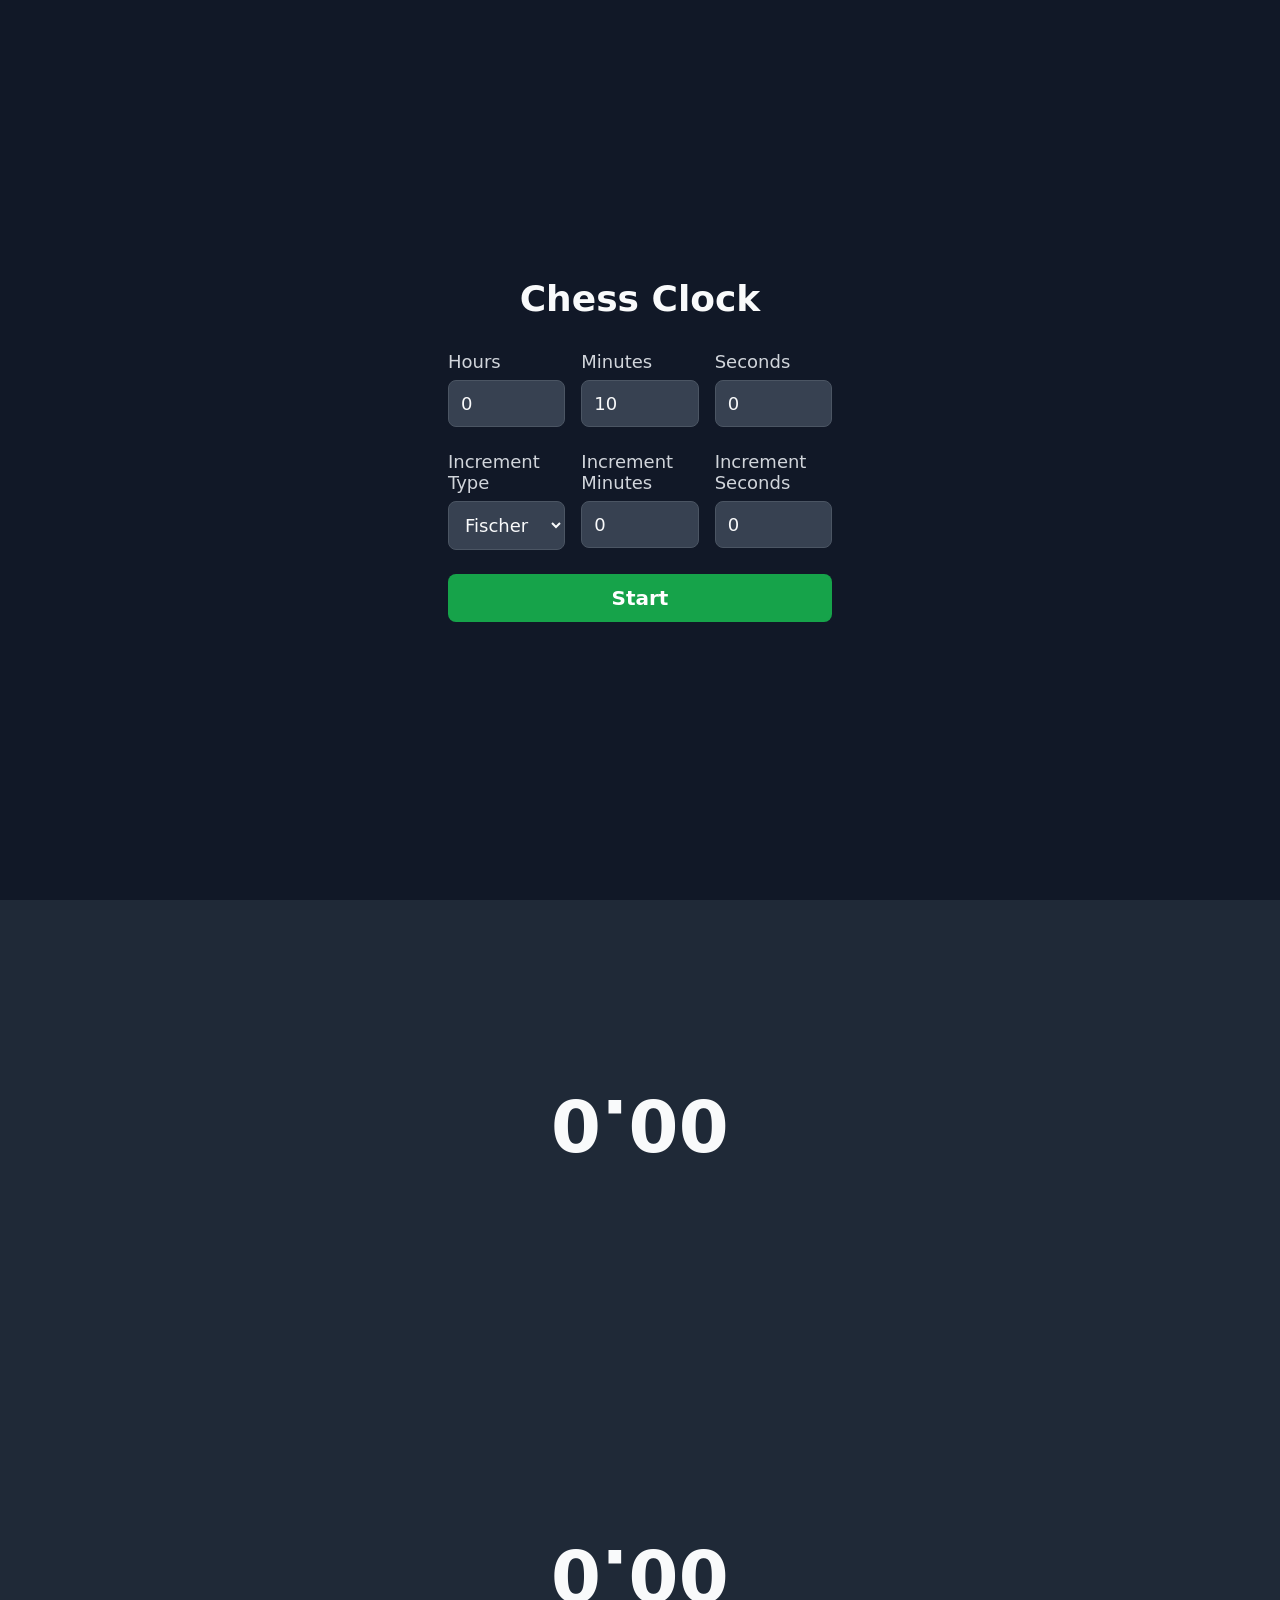
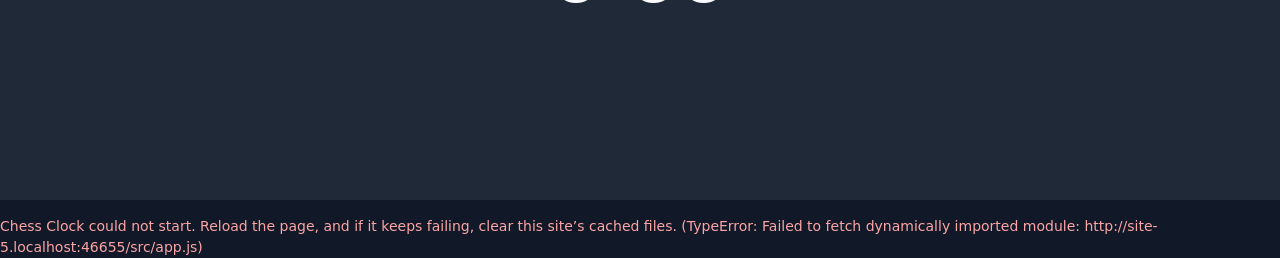
==== src/ui.html @ 70aea1ca "rust-pwa: Rewrite the PWA in Rust: all logic, state and rendering in one wasm crate" ====
<!DOCTYPE html>
<html lang="en">
  <head>
    <meta charset="utf-8" />
    <meta
      name="viewport"
      content="width=device-width, initial-scale=1.0, user-scalable=no, viewport-fit=cover"
    />
    <title>Chess Clock</title>
    <meta
      name="description"
      content="A two-player chess clock with Fischer or Bronstein increment."
    />
    <meta name="theme-color" content="#111827" />
    <meta name="color-scheme" content="dark" />
    <meta name="apple-mobile-web-app-capable" content="yes" />
    <meta name="apple-mobile-web-app-status-bar-style" content="black-translucent" />
    <meta name="apple-mobile-web-app-title" content="Chess Clock" />
    <link rel="manifest" href="manifest.webmanifest" />
    <link rel="icon" href="icon.svg" type="image/svg+xml" />
    <link rel="apple-touch-icon" href="icon-192.png" />
    <style>
      /* The original committed a 13 KiB Tailwind stylesheet and used ten
         utility classes. The rewrite carries the same colours and spacing as
         custom properties, so the stylesheet is the handful of rules below
         rather than a vendored framework. Every value here is the oklch
         equivalent of the Tailwind v4 palette the original used; see
         AGENTS.md. */
      :root {
        --bg: #111827; /* gray-900, the page */
        --panel-idle: #1f2937; /* gray-800, a panel nobody is on */
        --panel-active: #374151; /* gray-700, the player on the clock */
        --panel-flag: #b91c1c; /* red-700, a player who ran out */
        --field: var(--panel-active); /* gray-700, inputs */
        --field-border: #4b5563; /* gray-600 */
        --label: #d1d5db; /* gray-300 */
        --ink: #f9fafb; /* gray-50, the page text */
        --accent: #16a34a; /* green-600, Start */
        --accent-down: #15803d; /* green-700 */
        --focus: #6366f1; /* indigo-500, the focus ring */
        --warn: #eab308; /* yellow-500, Pause */
        --warn-down: #ca8a04; /* yellow-600 */
        --stop: #ef4444; /* red-500, Back */
        --stop-down: #b91c1c; /* red-700 */

        color-scheme: dark;
      }

      * {
        box-sizing: border-box;
      }

      html,
      body {
        height: 100%;
        margin: 0;
      }

      body {
        background: var(--bg);
        color: var(--ink);
        font-family: ui-sans-serif, system-ui, -apple-system, "Segoe UI", sans-serif;
        -webkit-tap-highlight-color: transparent;
        overscroll-behavior: none;
      }

      .screen {
        display: flex;
        height: 100dvh;
        padding: 1rem;
      }
      .screen[hidden] {
        display: none;
      }

      /* --- setup --- */
      #setup {
        flex-direction: column;
        align-items: center;
        justify-content: center;
      }
      #setup h1 {
        font-size: 2.25rem;
        font-weight: 700;
        margin: 0 0 2rem;
      }
      .form {
        width: 100%;
        max-width: 24rem;
        display: grid;
        gap: 1.5rem;
      }
      .row {
        display: grid;
        grid-template-columns: repeat(3, minmax(0, 1fr));
        gap: 1rem;
      }
      .field {
        display: block;
        min-width: 0;
      }
      .field label {
        display: block;
        color: var(--label);
        font-size: 1.125rem;
        font-weight: 500;
        margin-bottom: 0.5rem;
      }
      .field input,
      .field select {
        width: 100%;
        background: var(--field);
        color: var(--ink);
        border: 1px solid var(--field-border);
        border-radius: 0.5rem;
        padding: 0.75rem;
        font-size: 1.125rem;
        font-family: inherit;
      }
      /* :focus-visible, so the ring shows for a keyboard and not for a tap. */
      .field input:focus-visible,
      .field select:focus-visible,
      button:focus-visible {
        outline: 2px solid var(--focus);
        outline-offset: 2px;
        border-color: var(--focus);
      }
      /* The increment fields are the second row's right two, and the type
         select the first; when there is no increment they dim rather than
         disappear, because the row's layout is the user's mental model. */
      .field[data-inert="true"] {
        opacity: 0.5;
      }

      #start {
        width: 100%;
        background: var(--accent);
        color: #fff;
        font-weight: 700;
        font-size: 1.25rem;
        font-family: inherit;
        padding: 0.75rem 1rem;
        border: 0;
        border-radius: 0.5rem;
        cursor: pointer;
      }
      #start:active {
        background: var(--accent-down);
      }

      /* --- game ---
         Two full-height panels, each reading its own time rotated 90°, so
         that with the phone lying flat on the table between the two players
         each of them reads their own clock the right way up. The rotation is
         the reason the display is a grid of rows and the buttons are rotated
         to match; changing either has to change both. */
      #game {
        display: grid;
        grid-template-rows: 1fr 1fr;
        padding: 0;
      }
      .panel {
        display: flex;
        align-items: center;
        justify-content: center;
        background: var(--panel-idle);
        cursor: pointer;
        user-select: none;
        -webkit-user-select: none;
        -webkit-touch-callout: none;
        transition: background-color 150ms linear;
      }
      /* The 90° turn, in both the legacy and the modern spelling: the class
         the original used is now `rotate`, and a browser that only knows the
         old one still gets the same look. */
      .panel .reading {
        display: block;
        font-size: clamp(2rem, 12vw, 4.5rem);
        font-weight: 700;
        font-variant-numeric: tabular-nums;
        rotate: 90deg;
        transform: rotate(90deg);
      }
      .panel[data-state="active"] {
        background: var(--panel-active);
      }
      .panel[data-state="flagged"] {
        background: var(--panel-flag);
      }

      /* The two buttons sit over the panels but must not swallow the taps
         that switch turns, so the overlay is transparent to pointers and only
         the buttons themselves take them. */
      #controls {
        position: fixed;
        inset: 0;
        display: flex;
        flex-direction: column;
        align-items: center;
        justify-content: center;
        gap: 5rem;
        pointer-events: none;
      }
      #controls[hidden] {
        display: none;
      }
      #controls button {
        rotate: 90deg;
        transform: rotate(90deg);
        pointer-events: auto;
        font-family: inherit;
        font-weight: 700;
        font-size: 1.125rem;
        padding: 0.5rem 1rem;
        border: 0;
        border-radius: 0.5rem;
        cursor: pointer;
      }
      #pause {
        background: var(--warn);
        color: #000;
      }
      #pause:active {
        background: var(--warn-down);
      }
      #back {
        background: var(--stop);
        color: #fff;
      }
      #back:active {
        background: var(--stop-down);
      }

      /* The panels are the clock, so nothing about them may move or flash:
         the one animation in the app is a colour change, and a player
         reading it should not have to wait for it. */
      @media (prefers-reduced-motion: reduce) {
        * {
          transition-duration: 0.01ms !important;
          animation-duration: 0.01ms !important;
        }
      }

      #load-error {
        display: none;
        margin: 1rem 0 0;
        color: #fca5a5;
        font-size: 0.875rem;
        line-height: 1.5;
      }
      #load-error[data-shown="true"] {
        display: block;
      }
      /* Visible only to a screen reader, but present in the shell rather than
         written by Rust: it says what the panels are for, once, to anyone who
         cannot see the rotation. */
      .visually-hidden {
        position: absolute;
        width: 1px;
        height: 1px;
        margin: -1px;
        padding: 0;
        overflow: hidden;
        clip-path: inset(50%);
        white-space: nowrap;
        border: 0;
      }
    </style>
  </head>

  <body>
    <!-- Setup screen. Rust reads these six fields and shows or hides the
         screen; it never writes them back. -->
    <div id="setup" class="screen">
      <h1>Chess Clock</h1>
      <form class="form" id="setup-form">
        <div class="row">
          <div class="field">
            <label for="hours">Hours</label>
            <input id="hours" name="hours" type="number" inputmode="numeric" min="0" step="1" value="0" />
          </div>
          <div class="field">
            <label for="minutes">Minutes</label>
            <input id="minutes" name="minutes" type="number" inputmode="numeric" min="0" max="59" step="1" value="10" />
          </div>
          <div class="field">
            <label for="seconds">Seconds</label>
            <input id="seconds" name="seconds" type="number" inputmode="numeric" min="0" max="59" step="1" value="0" />
          </div>
        </div>
        <div class="row">
          <div class="field">
            <label for="increment-type">Increment Type</label>
            <select id="increment-type" name="increment-type">
              <option value="fischer" selected>Fischer</option>
              <option value="bronstein">Bronstein</option>
            </select>
          </div>
          <div class="field" id="field-increment-minutes">
            <label for="increment-minutes">Increment Minutes</label>
            <input id="increment-minutes" name="increment-minutes" type="number" inputmode="numeric" min="0" step="1" value="0" />
          </div>
          <div class="field" id="field-increment-seconds">
            <label for="increment-seconds">Increment Seconds</label>
            <input id="increment-seconds" name="increment-seconds" type="number" inputmode="numeric" min="0" max="59" step="1" value="0" />
          </div>
        </div>
        <button id="start" type="submit">Start</button>
      </form>
    </div>

    <!-- Game screen. Two panels; the numbers inside them are the only
         dynamic text in the document. -->
    <div id="game" class="screen" hidden>
      <div id="panel-0" class="panel" data-state="idle" role="button" tabindex="0">
        <span class="reading" id="reading-0" role="timer" aria-live="off">00.0</span>
      </div>
      <div id="panel-1" class="panel" data-state="idle" role="button" tabindex="0">
        <span class="reading" id="reading-1" role="timer" aria-live="off">00.0</span>
      </div>
      <p class="visually-hidden">
        Player 1 and Player 2, with the device lying flat between you. Tap your
        own panel when you have moved, or tap the other player's panel to start
        their clock.
      </p>
    </div>

    <!-- Pause and Back, rotated to match the readings. -->
    <div id="controls" hidden>
      <button id="pause" type="button">Pause</button>
      <button id="back" type="button">Back</button>
    </div>

    <p id="load-error" role="alert"></p>

    <script type="module">
      // The whole of the app's JavaScript. The bindings and the wasm are
      // generated by wasm-bindgen; this imports them and starts them.
      //
      // `m.default()` is the load-bearing call, not a formality: the module
      // only runs its `start` function — which is what installs the app — when
      // the generated initializer is invoked. Importing without calling it
      // yields a perfectly valid module that never starts, with no error
      // anywhere: the page loads, the shell renders, and the clock is simply
      // inert. So the shell calls it, and `.catch` turns a genuine failure
      // into a message rather than a blank page.
      import('./app.js')
        .then(m => m.default())
        .catch(error => {
          const message = document.getElementById('load-error');
          message.dataset.shown = 'true';
          message.textContent =
            'Chess Clock could not start. Reload the page, and if it keeps ' +
            'failing, clear this site’s cached files. (' + error + ')';
        });
    </script>
  </body>
</html>
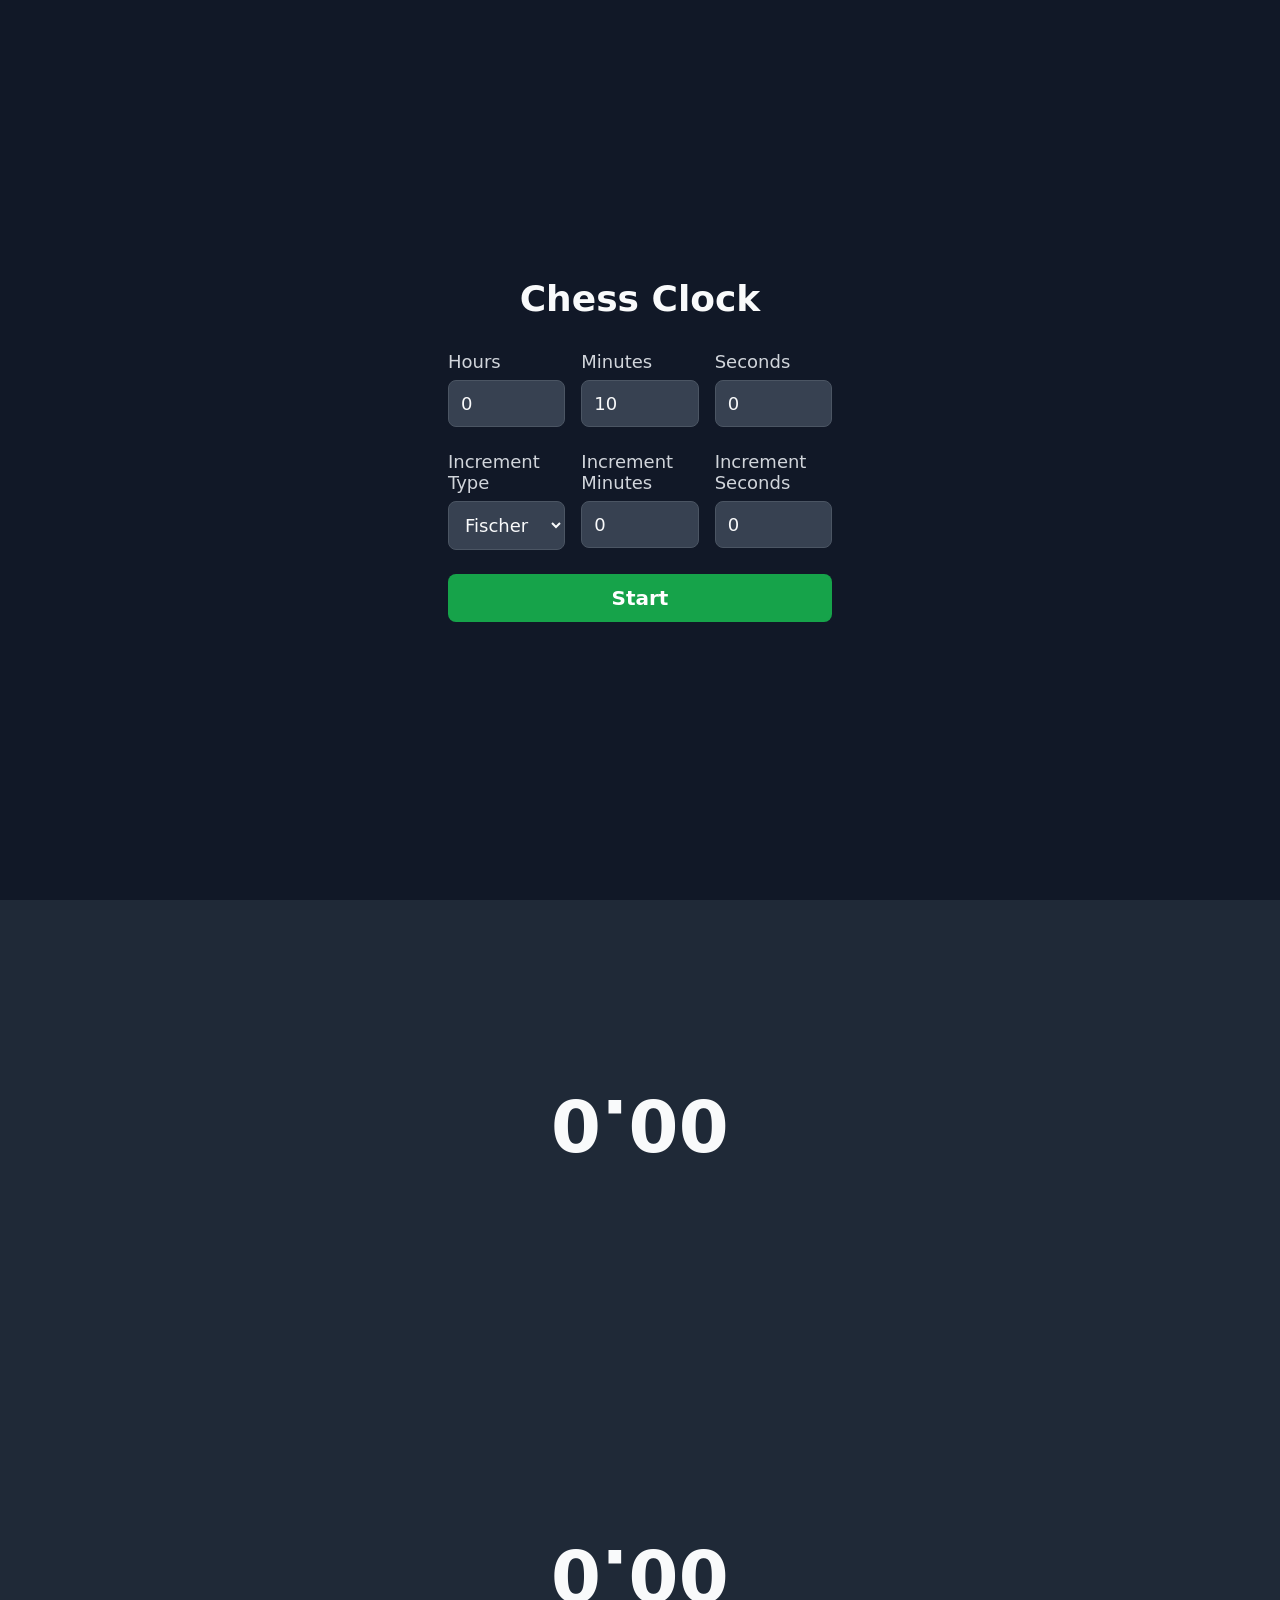
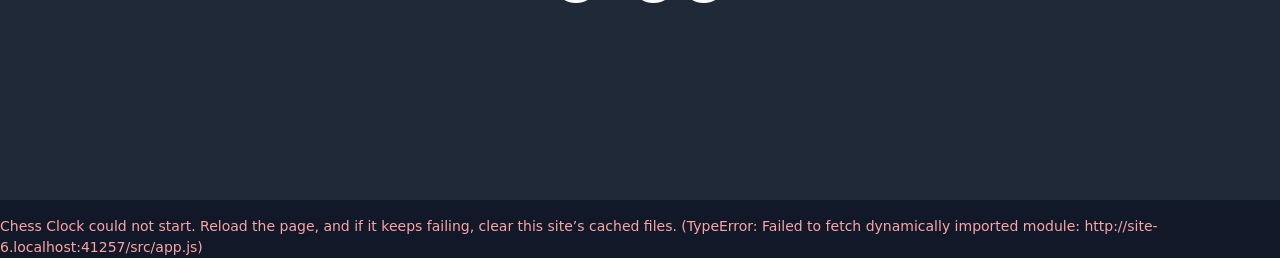
==== commit 2a991221: "rust-pwa-startup-fix: Fix two startup bugs that made the app unusable, and one that took the increme" ====
--- a/src/ui.html
+++ b/src/ui.html
@@ -13,7 +13,11 @@
     />
     <meta name="theme-color" content="#111827" />
     <meta name="color-scheme" content="dark" />
-    <meta name="apple-mobile-web-app-capable" content="yes" />
+    <!-- `mobile-web-app-capable` is the current spelling of the install hint.
+         The Apple-prefixed name it replaces is deprecated: Chromium logs a
+         warning for it on every single load, and the two are equivalent, so
+         carrying the old name buys nothing. -->
+    <meta name="mobile-web-app-capable" content="yes" />
     <meta name="apple-mobile-web-app-status-bar-style" content="black-translucent" />
     <meta name="apple-mobile-web-app-title" content="Chess Clock" />
     <link rel="manifest" href="manifest.webmanifest" />
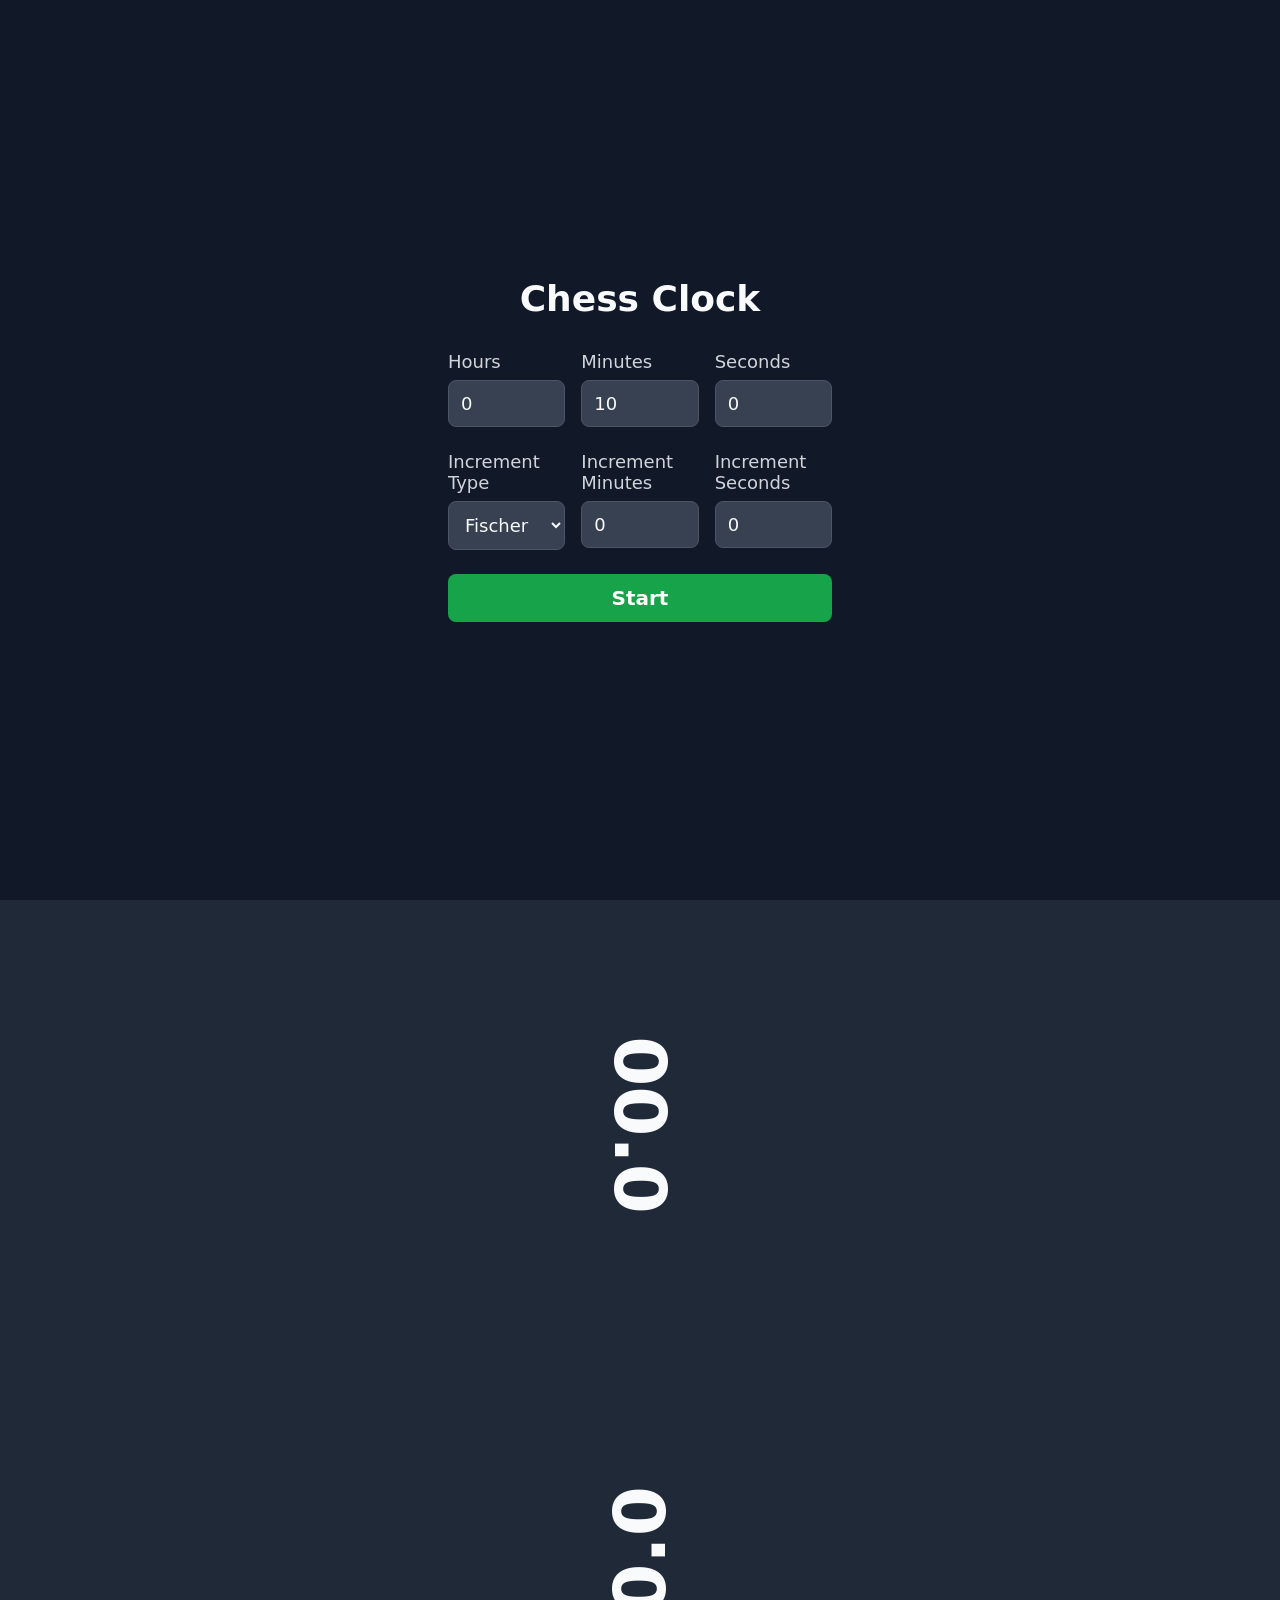
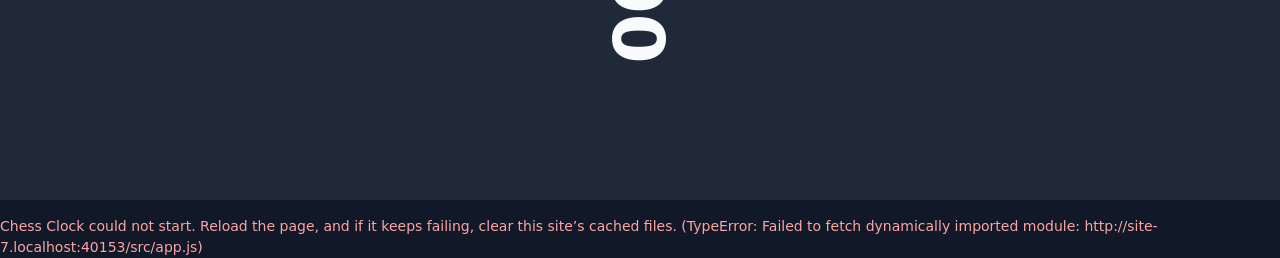
==== commit 2b562d6a: "rust-pwa-orientation: Turn the two readings outward, and turn each exactly once" ====
--- a/src/ui.html
+++ b/src/ui.html
@@ -155,9 +155,12 @@
       /* --- game ---
          Two full-height panels, each reading its own time rotated 90°, so
          that with the phone lying flat on the table between the two players
-         each of them reads their own clock the right way up. The rotation is
-         the reason the display is a grid of rows and the buttons are rotated
-         to match; changing either has to change both. */
+         each of them reads their own clock the right way up.
+
+         The two rotations are OPPOSITE (see `#panel-1 .reading`): the top
+         panel turns clockwise, the bottom one anticlockwise, so both read
+         outward, toward the player sitting on that edge. The buttons are
+         centred between the panels and turn with the top panel. */
       #game {
         display: grid;
         grid-template-rows: 1fr 1fr;
@@ -174,15 +177,34 @@
         -webkit-touch-callout: none;
         transition: background-color 150ms linear;
       }
-      /* The 90° turn, in both the legacy and the modern spelling: the class
-         the original used is now `rotate`, and a browser that only knows the
-         old one still gets the same look. */
+      /* The 90° turn.
+         *
+         * ONE property, never two. The `rotate` property and the `transform`
+         * property are *different transform functions*, and a browser
+         * composes them: setting both to 90deg rotates by 180deg, and the
+         * reading renders upside down. Measured in Chromium, on a 200x40 box
+         * with a marker on its left edge:
+         *
+         *   transform:rotate(90deg)  -> marker at (80, -80)   90 deg, correct
+         *   rotate:90deg              -> marker at (80, -80)   identical
+         *   both                      -> marker at (180, 0)   180 deg, wrong
+         *
+         * The original set one (`rotate: 90deg`, in its Tailwind build) and
+         * this set two, "for a browser that only knows the old one" — which is
+         * not how it works. `transform: rotate()` is understood by every
+         * browser that has ever run this app, so the fallback bought nothing
+         * and cost the orientation.
+         *
+         * `transform` is used rather than `rotate` so the rotation still
+         * applies in a browser without the independent `rotate`/`translate`
+         * properties (Safari before 14.1), which is a real gap and the reason
+         * to prefer the older spelling here.
+         */
       .panel .reading {
         display: block;
         font-size: clamp(2rem, 12vw, 4.5rem);
         font-weight: 700;
         font-variant-numeric: tabular-nums;
-        rotate: 90deg;
         transform: rotate(90deg);
       }
       .panel[data-state="active"] {
@@ -190,6 +212,27 @@
       }
       .panel[data-state="flagged"] {
         background: var(--panel-flag);
+      }
+      /* Outward, not inward.
+       *
+       * The phone lies flat between the two players. The top edge of the
+       * screen faces the player above it, the bottom edge faces the player
+       * below it, so each panel's reading has to be turned to face *outward*
+       * — away from the device's centre line, toward the person who owns it.
+       * That means the two panels turn in OPPOSITE directions: the top one
+       * clockwise, the bottom one anticlockwise. Rotating both the same way
+       * makes them face each other across the table, which is the mirror of
+       * what a two-sided clock is for — and it is wrong for a player who has
+       * to turn their head to read their own time.
+       *
+       * `panel-0` is the first row, so it is the one the player at the top
+       * edge is looking at, and it turns clockwise (90deg). `panel-1` is the
+       * second row, and turns anticlockwise (270deg). Both buttons are
+       * centred between the panels, so they turn to match `panel-0` — they
+       * are the shared controls and neither player owns them.
+       */
+      #panel-1 .reading {
+        transform: rotate(270deg);
       }
 
       /* The two buttons sit over the panels but must not swallow the taps
@@ -209,7 +252,10 @@
         display: none;
       }
       #controls button {
-        rotate: 90deg;
+        /* One property, for the same reason as the readings: `rotate` and
+           `transform` compose, and setting both turns the label 180deg. The
+           buttons are centred on the device's midline, so they take the top
+           panel's direction. */
         transform: rotate(90deg);
         pointer-events: auto;
         font-family: inherit;
@@ -329,7 +375,8 @@
       </p>
     </div>
 
-    <!-- Pause and Back, rotated to match the readings. -->
+    <!-- Pause and Back, rotated to match the top panel: they sit on the
+         device's midline, so neither player owns them. -->
     <div id="controls" hidden>
       <button id="pause" type="button">Pause</button>
       <button id="back" type="button">Back</button>
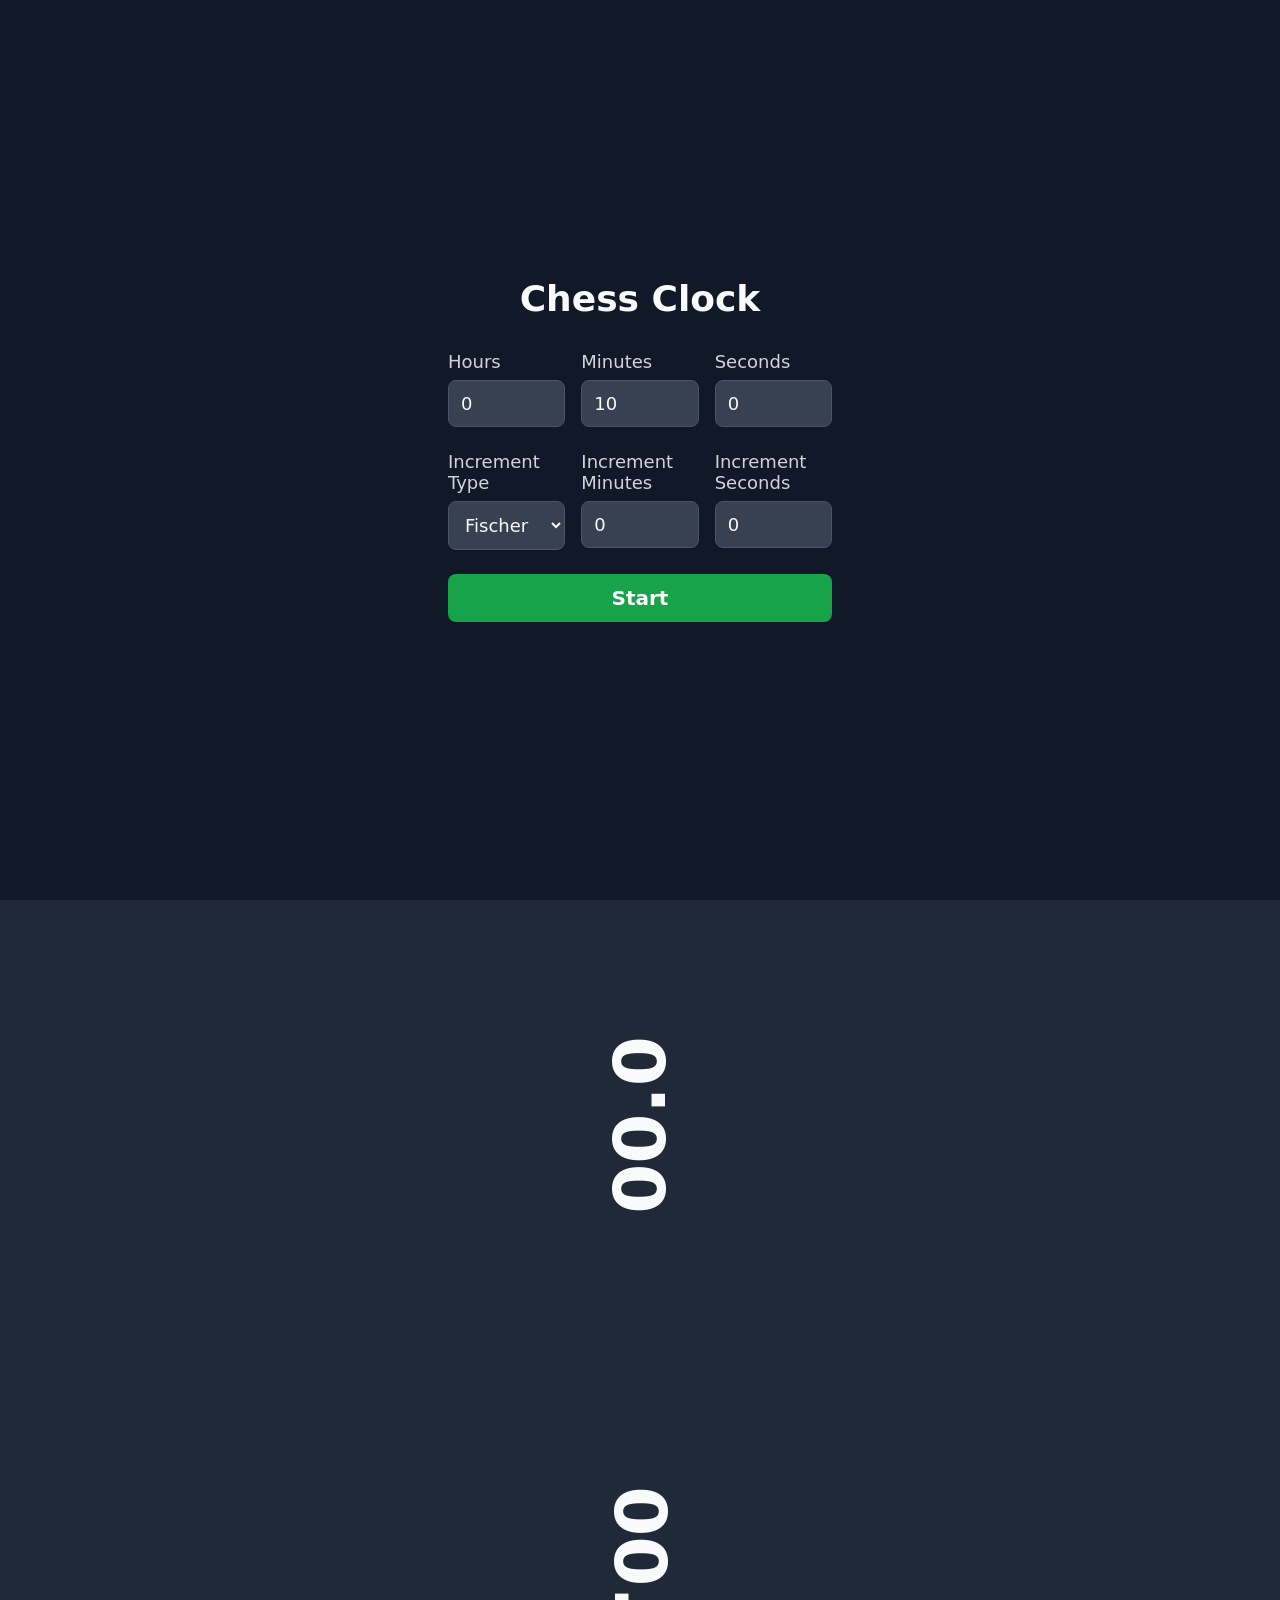
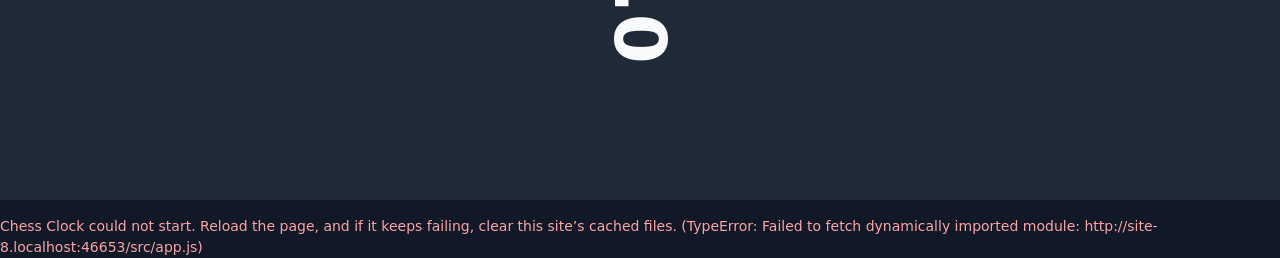
==== commit dde6b2f6: "rust-pwa-outward: Point the two readings outward, not at each other" ====
--- a/src/ui.html
+++ b/src/ui.html
@@ -157,10 +157,11 @@
          that with the phone lying flat on the table between the two players
          each of them reads their own clock the right way up.
 
-         The two rotations are OPPOSITE (see `#panel-1 .reading`): the top
-         panel turns clockwise, the bottom one anticlockwise, so both read
-         outward, toward the player sitting on that edge. The buttons are
-         centred between the panels and turn with the top panel. */
+         The two rotations are OPPOSITE (see `#panel-0 .reading` and
+         `#panel-1 .reading`): the top panel turns anticlockwise, the bottom
+         clockwise, so both read outward, toward the player sitting on that
+         edge. The buttons are centred between the panels and turn with the
+         top panel. */
       #game {
         display: grid;
         grid-template-rows: 1fr 1fr;
@@ -188,6 +189,11 @@
          *   transform:rotate(90deg)  -> marker at (80, -80)   90 deg, correct
          *   rotate:90deg              -> marker at (80, -80)   identical
          *   both                      -> marker at (180, 0)   180 deg, wrong
+         *
+         * (Those markers are a horizontal 200x40 box, so this table is about
+         * the composition, not about the app's layout — the app's panels are
+         * tall and narrow, and the direction there is measured in the
+         * `#panel-* .reading` rules below.)
          *
          * The original set one (`rotate: 90deg`, in its Tailwind build) and
          * this set two, "for a browser that only knows the old one" — which is
@@ -205,7 +211,6 @@
         font-size: clamp(2rem, 12vw, 4.5rem);
         font-weight: 700;
         font-variant-numeric: tabular-nums;
-        transform: rotate(90deg);
       }
       .panel[data-state="active"] {
         background: var(--panel-active);
@@ -216,23 +221,40 @@
       /* Outward, not inward.
        *
        * The phone lies flat between the two players. The top edge of the
-       * screen faces the player above it, the bottom edge faces the player
-       * below it, so each panel's reading has to be turned to face *outward*
-       * — away from the device's centre line, toward the person who owns it.
-       * That means the two panels turn in OPPOSITE directions: the top one
-       * clockwise, the bottom one anticlockwise. Rotating both the same way
-       * makes them face each other across the table, which is the mirror of
-       * what a two-sided clock is for — and it is wrong for a player who has
-       * to turn their head to read their own time.
-       *
-       * `panel-0` is the first row, so it is the one the player at the top
-       * edge is looking at, and it turns clockwise (90deg). `panel-1` is the
-       * second row, and turns anticlockwise (270deg). Both buttons are
-       * centred between the panels, so they turn to match `panel-0` — they
-       * are the shared controls and neither player owns them.
+       * screen faces the player above it and the bottom edge the player
+       * below it, so each panel's reading must be turned to face *away* from
+       * the device's centre line — outward, toward the person sitting on that
+       * edge. The two panels therefore turn in OPPOSITE directions, and which
+       * way each one goes is a fact to be measured rather than reasoned about.
+       *
+       * Measured, in Chromium, by taking a `Range` over the first character of
+       * each reading and seeing where that glyph lands inside its panel:
+       *
+       *   panel-0 (top row)    reads BOTTOM to TOP    — starts low, runs up
+       *   panel-1 (bottom row) reads TOP to BOTTOM    — starts high, runs down
+       *
+       * so each reading begins at the device's centre and travels outward, and
+       * a player at either edge reads along the phone's length, away from the
+       * other player. Rotating both the same way would instead point them at
+       * each other across the table, which is the mirror of what a two-sided
+       * clock is for.
+       *
+       * The previous version of this had the two the other way round: 90deg
+       * on the top panel and 270deg on the bottom, which measured as
+       * top-to-bottom and bottom-to-top — both readings starting at the
+       * outer edge and running inward, facing each other. The angles looked
+       * right, and the direction was the opposite of what they meant.
+       *
+       * `panel-0` is the first row, so it is the panel the player at the top
+       * edge reads, and it turns anticlockwise. `panel-1` is the second row
+       * and turns clockwise. The buttons are centred between the panels, so
+       * they are nobody's own; they take the top panel's direction.
        */
+      #panel-0 .reading {
+        transform: rotate(270deg);
+      }
       #panel-1 .reading {
-        transform: rotate(270deg);
+        transform: rotate(90deg);
       }
 
       /* The two buttons sit over the panels but must not swallow the taps
@@ -256,7 +278,7 @@
            `transform` compose, and setting both turns the label 180deg. The
            buttons are centred on the device's midline, so they take the top
            panel's direction. */
-        transform: rotate(90deg);
+        transform: rotate(270deg);
         pointer-events: auto;
         font-family: inherit;
         font-weight: 700;
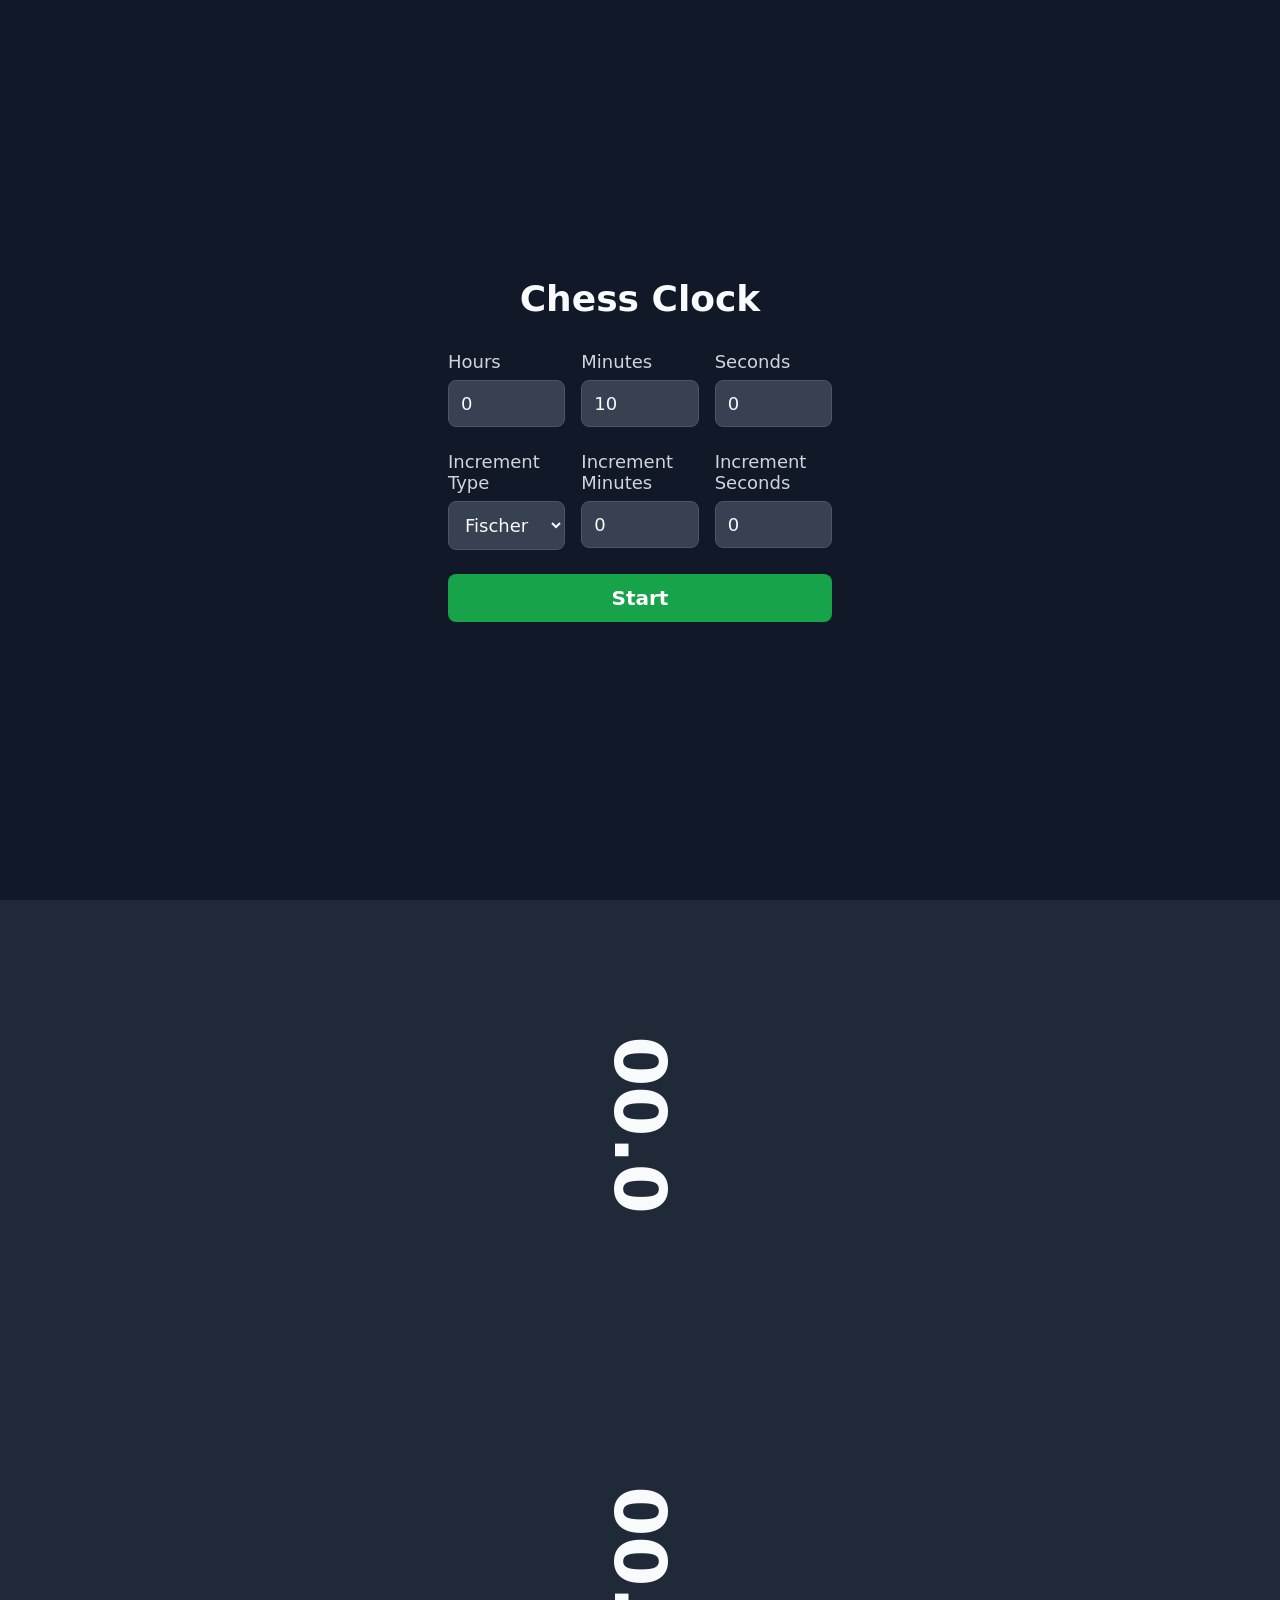
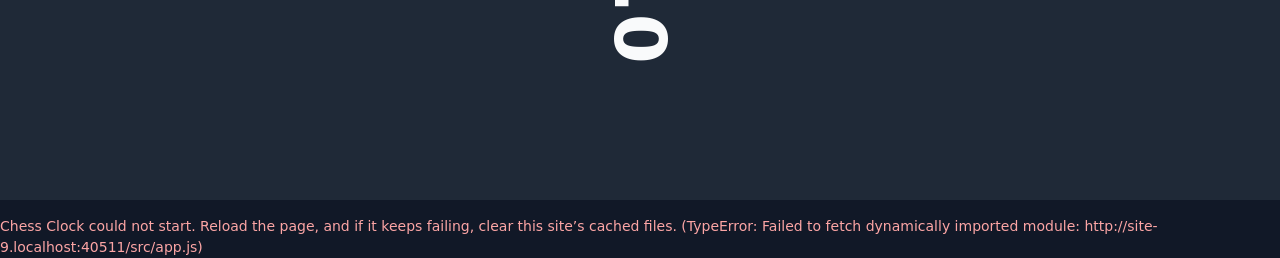
==== commit 65bbfb83: "rust-pwa-face-left: Face both readings left, as the original does" ====
--- a/src/ui.html
+++ b/src/ui.html
@@ -153,15 +153,17 @@
       }
 
       /* --- game ---
-         Two full-height panels, each reading its own time rotated 90°, so
-         that with the phone lying flat on the table between the two players
-         each of them reads their own clock the right way up.
-
-         The two rotations are OPPOSITE (see `#panel-0 .reading` and
-         `#panel-1 .reading`): the top panel turns anticlockwise, the bottom
-         clockwise, so both read outward, toward the player sitting on that
-         edge. The buttons are centred between the panels and turn with the
-         top panel. */
+         Two full-height panels, each reading its own time turned 90° so it
+         lies along the phone's length for a player sitting at either edge.
+
+         Both readings are turned the SAME way — 90°, which leaves the text
+         facing left, so you tilt your head left to read it. That is the
+         author's original: at `006f70c` both spans carried `.rotate-90`
+         (`rotate: 90deg`) and both buttons `.rotate-90`, and the two readings
+         were not opposed to each other. An earlier version of this rewrite
+         turned the lower one the other way on the theory that the clocks
+         should face outward from the device's centre. That theory was
+         invented here rather than inherited, it was wrong, and it is gone. */
       #game {
         display: grid;
         grid-template-rows: 1fr 1fr;
@@ -211,50 +213,13 @@
         font-size: clamp(2rem, 12vw, 4.5rem);
         font-weight: 700;
         font-variant-numeric: tabular-nums;
+        transform: rotate(90deg);
       }
       .panel[data-state="active"] {
         background: var(--panel-active);
       }
       .panel[data-state="flagged"] {
         background: var(--panel-flag);
-      }
-      /* Outward, not inward.
-       *
-       * The phone lies flat between the two players. The top edge of the
-       * screen faces the player above it and the bottom edge the player
-       * below it, so each panel's reading must be turned to face *away* from
-       * the device's centre line — outward, toward the person sitting on that
-       * edge. The two panels therefore turn in OPPOSITE directions, and which
-       * way each one goes is a fact to be measured rather than reasoned about.
-       *
-       * Measured, in Chromium, by taking a `Range` over the first character of
-       * each reading and seeing where that glyph lands inside its panel:
-       *
-       *   panel-0 (top row)    reads BOTTOM to TOP    — starts low, runs up
-       *   panel-1 (bottom row) reads TOP to BOTTOM    — starts high, runs down
-       *
-       * so each reading begins at the device's centre and travels outward, and
-       * a player at either edge reads along the phone's length, away from the
-       * other player. Rotating both the same way would instead point them at
-       * each other across the table, which is the mirror of what a two-sided
-       * clock is for.
-       *
-       * The previous version of this had the two the other way round: 90deg
-       * on the top panel and 270deg on the bottom, which measured as
-       * top-to-bottom and bottom-to-top — both readings starting at the
-       * outer edge and running inward, facing each other. The angles looked
-       * right, and the direction was the opposite of what they meant.
-       *
-       * `panel-0` is the first row, so it is the panel the player at the top
-       * edge reads, and it turns anticlockwise. `panel-1` is the second row
-       * and turns clockwise. The buttons are centred between the panels, so
-       * they are nobody's own; they take the top panel's direction.
-       */
-      #panel-0 .reading {
-        transform: rotate(270deg);
-      }
-      #panel-1 .reading {
-        transform: rotate(90deg);
       }
 
       /* The two buttons sit over the panels but must not swallow the taps
@@ -275,10 +240,9 @@
       }
       #controls button {
         /* One property, for the same reason as the readings: `rotate` and
-           `transform` compose, and setting both turns the label 180deg. The
-           buttons are centred on the device's midline, so they take the top
-           panel's direction. */
-        transform: rotate(270deg);
+           `transform` compose, and setting both turns the label 180deg. Same
+           90° as the readings, as in the original. */
+        transform: rotate(90deg);
         pointer-events: auto;
         font-family: inherit;
         font-weight: 700;
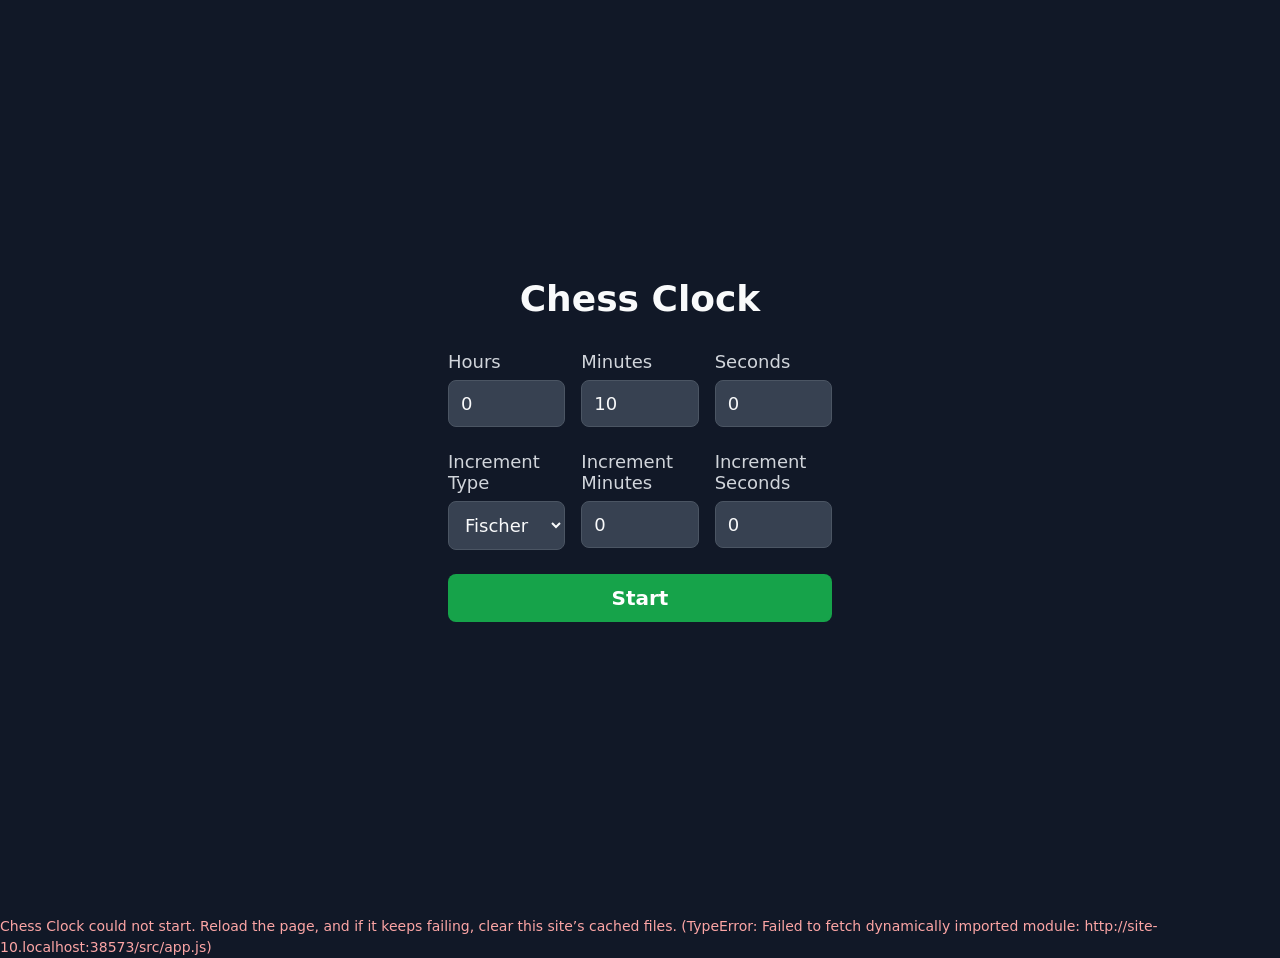
==== commit 338b32a1: "no-hidden-scroll: a hidden screen must leave the flow, or the page scrolls to the screen behind it" ====
--- a/src/ui.html
+++ b/src/ui.html
@@ -68,13 +68,20 @@
         overscroll-behavior: none;
       }
 
+      /* The [hidden] rules below MUST NOT lose to a more specific selector.
+         This app's screens are shown and hidden purely by the `hidden`
+         attribute (see `start_game` / `show_setup` in ui.rs), so `hidden` has
+         to beat every rule that gives a screen its display -- or a hidden
+         screen stays in the flow and the page grows a scroll bar.
+         */
+      [hidden] {
+        display: none !important;
+      }
+
       .screen {
         display: flex;
         height: 100dvh;
         padding: 1rem;
-      }
-      .screen[hidden] {
-        display: none;
       }
 
       /* --- setup --- */
@@ -234,9 +241,6 @@
         justify-content: center;
         gap: 5rem;
         pointer-events: none;
-      }
-      #controls[hidden] {
-        display: none;
       }
       #controls button {
         /* One property, for the same reason as the readings: `rotate` and
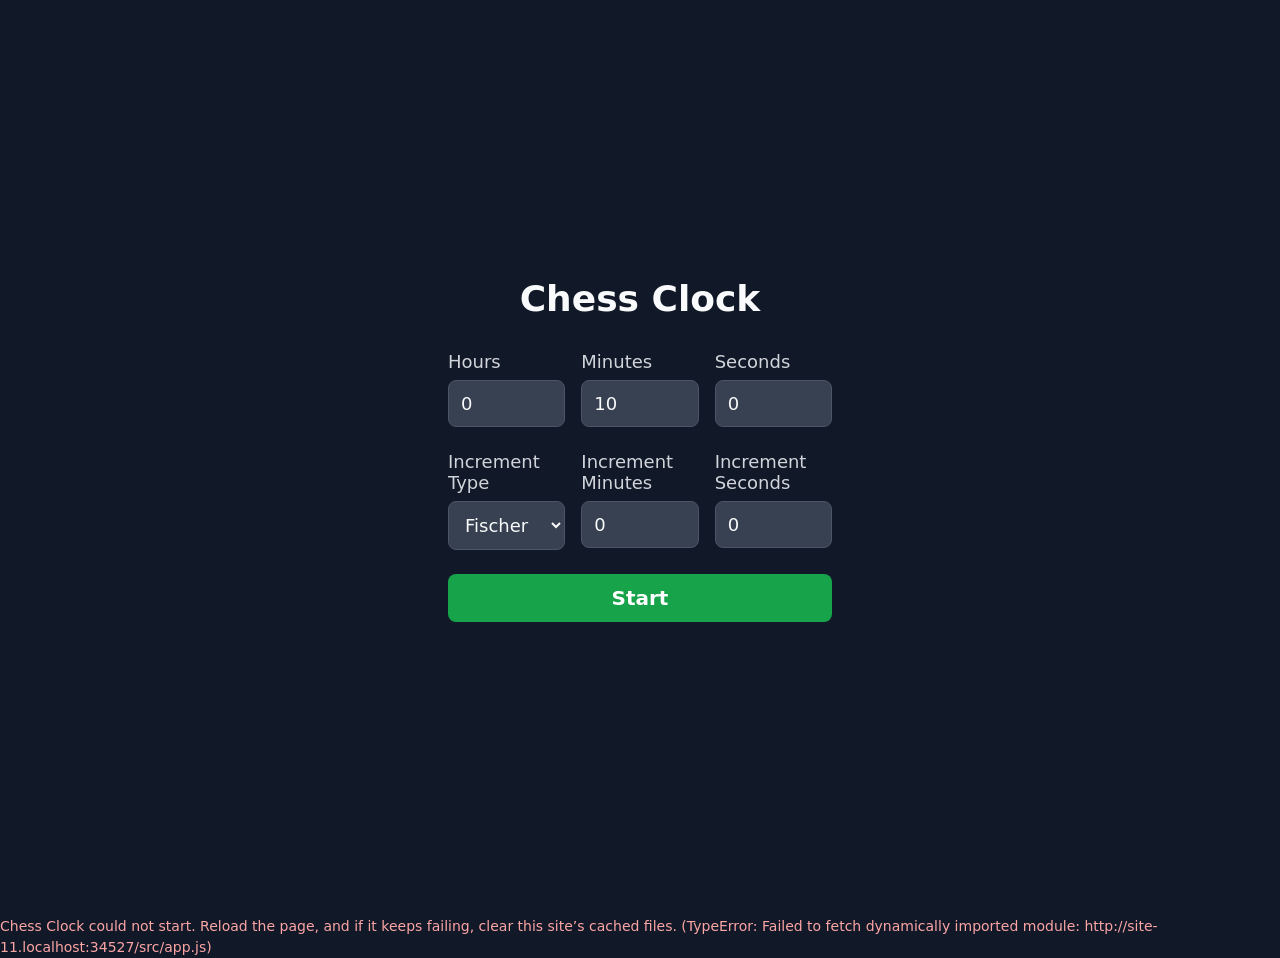
==== commit 68e9f132: "comment-cleanup: comments: drop restating comments across the crate Comment-only pass over every fil" ====
--- a/src/ui.html
+++ b/src/ui.html
@@ -84,7 +84,6 @@
         padding: 1rem;
       }
 
-      /* --- setup --- */
       #setup {
         flex-direction: column;
         align-items: center;
@@ -128,7 +127,7 @@
         font-size: 1.125rem;
         font-family: inherit;
       }
-      /* :focus-visible, so the ring shows for a keyboard and not for a tap. */
+      /* :focus-visible, so the ring shows for a keyboard and not a tap. */
       .field input:focus-visible,
       .field select:focus-visible,
       button:focus-visible {
@@ -136,9 +135,8 @@
         outline-offset: 2px;
         border-color: var(--focus);
       }
-      /* The increment fields are the second row's right two, and the type
-         select the first; when there is no increment they dim rather than
-         disappear, because the row's layout is the user's mental model. */
+      /* When there is no increment the three fields dim rather than
+         disappear, so the row's layout stays the user's mental model. */
       .field[data-inert="true"] {
         opacity: 0.5;
       }
@@ -159,18 +157,15 @@
         background: var(--accent-down);
       }
 
-      /* --- game ---
-         Two full-height panels, each reading its own time turned 90° so it
-         lies along the phone's length for a player sitting at either edge.
-
-         Both readings are turned the SAME way — 90°, which leaves the text
-         facing left, so you tilt your head left to read it. That is the
-         author's original: at `006f70c` both spans carried `.rotate-90`
-         (`rotate: 90deg`) and both buttons `.rotate-90`, and the two readings
-         were not opposed to each other. An earlier version of this rewrite
-         turned the lower one the other way on the theory that the clocks
-         should face outward from the device's centre. That theory was
-         invented here rather than inherited, it was wrong, and it is gone. */
+      /* Two full-height panels, each reading its own time turned 90° so it
+         lies along the phone's length for a player at either edge.
+
+         Both readings are turned the SAME way, 90°, so the text faces left and
+         you tilt your head left to read it. That is the author's original: at
+         `006f70c` both spans and both buttons carried `.rotate-90`. Turning
+         the lower one the other way, so the clocks face outward from the
+         device's centre, was a theory invented here rather than inherited.
+         It was wrong, and it is gone. */
       #game {
         display: grid;
         grid-template-rows: 1fr 1fr;
@@ -187,33 +182,27 @@
         -webkit-touch-callout: none;
         transition: background-color 150ms linear;
       }
-      /* The 90° turn.
-         *
-         * ONE property, never two. The `rotate` property and the `transform`
-         * property are *different transform functions*, and a browser
-         * composes them: setting both to 90deg rotates by 180deg, and the
-         * reading renders upside down. Measured in Chromium, on a 200x40 box
-         * with a marker on its left edge:
+      /* ONE property, never two. `rotate` and `transform` are *different*
+         transform functions and a browser composes them, so setting both to
+         90deg turns the reading 180deg and renders it upside down. Measured
+         in Chromium, on a 200x40 box with a marker on its left edge:
          *
          *   transform:rotate(90deg)  -> marker at (80, -80)   90 deg, correct
          *   rotate:90deg              -> marker at (80, -80)   identical
          *   both                      -> marker at (180, 0)   180 deg, wrong
          *
-         * (Those markers are a horizontal 200x40 box, so this table is about
-         * the composition, not about the app's layout — the app's panels are
-         * tall and narrow, and the direction there is measured in the
+         * (Those markers describe the composition, not the app's layout: the
+         * panels are tall and narrow, and the direction there is set by the
          * `#panel-* .reading` rules below.)
          *
-         * The original set one (`rotate: 90deg`, in its Tailwind build) and
-         * this set two, "for a browser that only knows the old one" — which is
-         * not how it works. `transform: rotate()` is understood by every
-         * browser that has ever run this app, so the fallback bought nothing
-         * and cost the orientation.
+         * This once set both, "for a browser that only knows the old one",
+         * which is not how it works — `transform: rotate()` is understood by
+         * every browser that has ever run this app. The fallback bought
+         * nothing and cost the orientation.
          *
-         * `transform` is used rather than `rotate` so the rotation still
-         * applies in a browser without the independent `rotate`/`translate`
-         * properties (Safari before 14.1), which is a real gap and the reason
-         * to prefer the older spelling here.
+         * `transform` rather than `rotate` so the rotation still applies
+         * without the independent `rotate`/`translate` properties (Safari
+         * before 14.1).
          */
       .panel .reading {
         display: block;
@@ -229,9 +218,9 @@
         background: var(--panel-flag);
       }
 
-      /* The two buttons sit over the panels but must not swallow the taps
-         that switch turns, so the overlay is transparent to pointers and only
-         the buttons themselves take them. */
+      /* The buttons sit over the panels but must not swallow the taps that
+         switch turns, so the overlay is transparent to pointers and only the
+         buttons take them. */
       #controls {
         position: fixed;
         inset: 0;
@@ -243,9 +232,8 @@
         pointer-events: none;
       }
       #controls button {
-        /* One property, for the same reason as the readings: `rotate` and
-           `transform` compose, and setting both turns the label 180deg. Same
-           90° as the readings, as in the original. */
+        /* One property, as in `.panel .reading` above: setting both turns the
+           label 180deg. Same 90°, as in the original. */
         transform: rotate(90deg);
         pointer-events: auto;
         font-family: inherit;
@@ -271,9 +259,7 @@
         background: var(--stop-down);
       }
 
-      /* The panels are the clock, so nothing about them may move or flash:
-         the one animation in the app is a colour change, and a player
-         reading it should not have to wait for it. */
+      /* The panels are the clock, so nothing about them may move or flash. */
       @media (prefers-reduced-motion: reduce) {
         * {
           transition-duration: 0.01ms !important;
